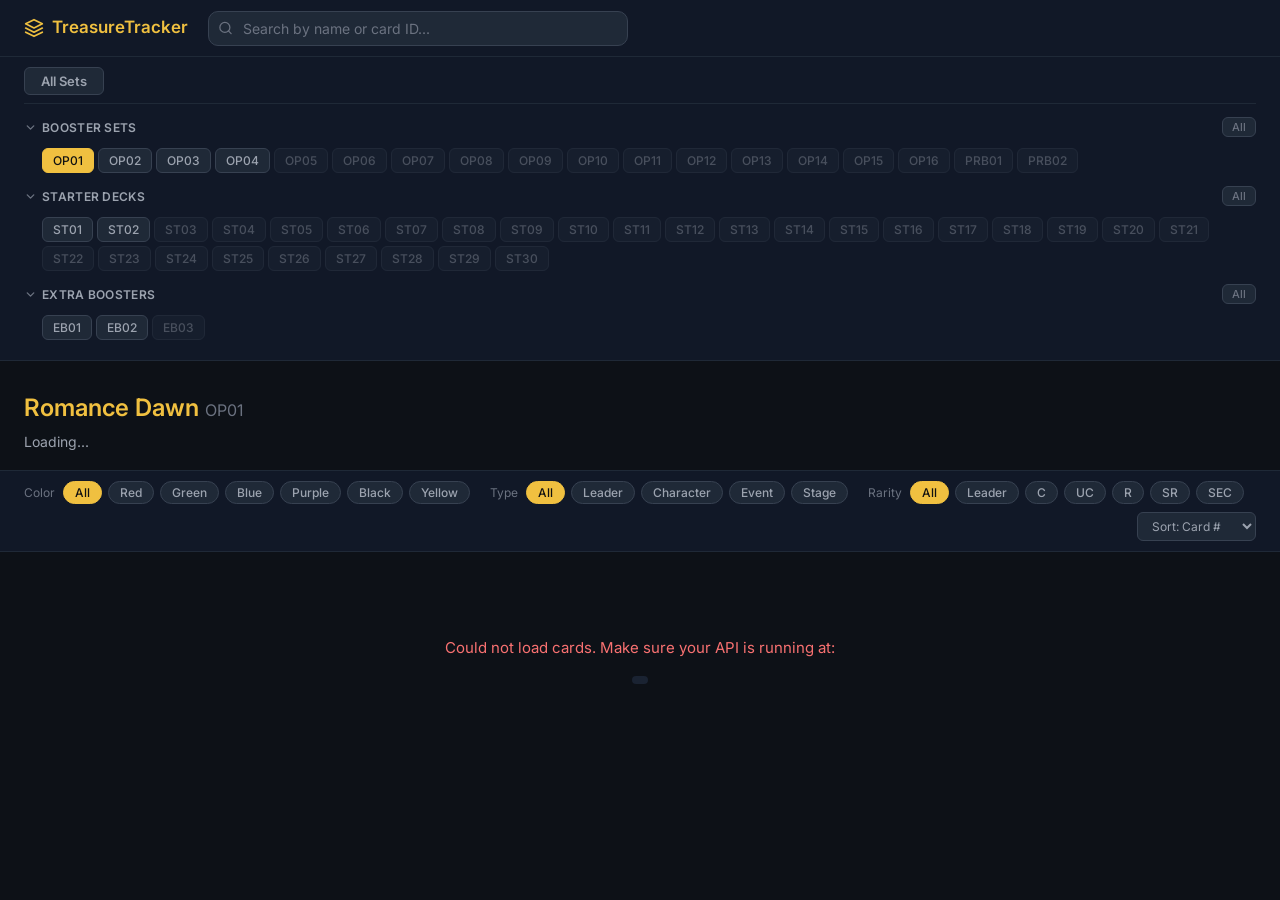
==== index.html @ 4f8e3504 "feat: accordion set nav - all groups visible at once with collapse/expand" ====
<!DOCTYPE html>
<html lang="en">
<head>
  <meta charset="UTF-8">
  <meta name="viewport" content="width=device-width, initial-scale=1.0">
  <title>TreasureTracker — One Piece Card Game Variant Guide</title>
  <link rel="stylesheet" href="assets/style.css">
  <link rel="preconnect" href="https://fonts.googleapis.com">
  <link rel="stylesheet" href="https://fonts.googleapis.com/css2?family=Inter:wght@400;500;600&display=swap">
</head>
<body>

  <!-- ── Top bar ── -->
  <header class="topbar">
    <div class="topbar-inner">
      <div class="logo">
        <svg width="20" height="20" viewBox="0 0 24 24" fill="none" stroke="currentColor" stroke-width="2" stroke-linecap="round" stroke-linejoin="round" aria-hidden="true"><path d="M12 2L2 7l10 5 10-5-10-5z"/><path d="M2 17l10 5 10-5"/><path d="M2 12l10 5 10-5"/></svg>
        TreasureTracker
      </div>
      <div class="search-wrap">
        <svg class="search-icon" width="15" height="15" viewBox="0 0 24 24" fill="none" stroke="currentColor" stroke-width="2" stroke-linecap="round" stroke-linejoin="round" aria-hidden="true"><circle cx="11" cy="11" r="8"/><line x1="21" y1="21" x2="16.65" y2="16.65"/></svg>
        <input type="text" id="searchInput" placeholder="Search by name or card ID..." aria-label="Search cards">
      </div>
    </div>
  </header>

  <!-- ── Set selector panel ── -->
  <div class="set-panel">
    <div class="set-panel-inner">
      <!-- Global All button -->
      <div class="set-global-row">
        <button class="set-all-btn global" id="setAllBtn">All Sets</button>
      </div>
      <!-- Accordion groups — built by JS -->
      <div id="setAccordion"></div>
    </div>
  </div>

  <!-- ── Hero ── -->
  <section class="hero">
    <h1 id="heroTitle">TreasureTracker</h1>
    <p id="heroSub" class="hero-sub">Loading...</p>
  </section>

  <!-- ── Filters ── -->
  <div class="filters-bar">
    <div class="filters-inner">
      <span class="filter-label">Color</span>
      <div class="pills" role="group" aria-label="Filter by color">
        <button class="pill active" data-group="color" data-value="all">All</button>
        <button class="pill" data-group="color" data-value="Red">Red</button>
        <button class="pill" data-group="color" data-value="Green">Green</button>
        <button class="pill" data-group="color" data-value="Blue">Blue</button>
        <button class="pill" data-group="color" data-value="Purple">Purple</button>
        <button class="pill" data-group="color" data-value="Black">Black</button>
        <button class="pill" data-group="color" data-value="Yellow">Yellow</button>
      </div>
      <span class="filter-label" style="margin-left:12px">Type</span>
      <div class="pills" role="group" aria-label="Filter by type">
        <button class="pill active" data-group="type" data-value="all">All</button>
        <button class="pill" data-group="type" data-value="Leader">Leader</button>
        <button class="pill" data-group="type" data-value="Character">Character</button>
        <button class="pill" data-group="type" data-value="Event">Event</button>
        <button class="pill" data-group="type" data-value="Stage">Stage</button>
      </div>
      <span class="filter-label" style="margin-left:12px">Rarity</span>
      <div class="pills" role="group" aria-label="Filter by rarity">
        <button class="pill active" data-group="rarity" data-value="all">All</button>
        <button class="pill" data-group="rarity" data-value="L">Leader</button>
        <button class="pill" data-group="rarity" data-value="C">C</button>
        <button class="pill" data-group="rarity" data-value="UC">UC</button>
        <button class="pill" data-group="rarity" data-value="R">R</button>
        <button class="pill" data-group="rarity" data-value="SR">SR</button>
        <button class="pill" data-group="rarity" data-value="SEC">SEC</button>
      </div>
      <select id="sortSelect" class="sort-select" aria-label="Sort cards">
        <option value="id">Sort: Card #</option>
        <option value="variants">Most variants</option>
        <option value="name">Name A–Z</option>
      </select>
    </div>
  </div>

  <!-- ── Main content ── -->
  <main class="main-content">
    <div id="loadingMsg" class="state-msg">
      <div class="spinner"></div>
      Loading cards...
    </div>
    <div id="errorMsg" class="state-msg error" style="display:none">
      Could not load cards. Make sure your API is running at:<br>
      <code id="apiUrlDisplay"></code>
    </div>
    <div id="emptyMsg" class="state-msg" style="display:none">
      No cards match your search.
    </div>
    <div id="comingSoon" class="state-msg coming-soon" style="display:none">
      <svg width="48" height="48" viewBox="0 0 24 24" fill="none" stroke="currentColor" stroke-width="1.5" stroke-linecap="round" stroke-linejoin="round" aria-hidden="true"><path d="M12 22s8-4 8-10V5l-8-3-8 3v7c0 6 8 10 8 10z"/></svg>
      <div class="coming-soon-title">No sets selected</div>
      <div class="coming-soon-sub">Select one or more sets above to browse cards.</div>
    </div>
    <div id="cardGrid" class="card-grid" style="display:none"></div>
  </main>

  <!-- ── Detail Modal ── -->
  <div id="overlay" class="overlay" role="dialog" aria-modal="true" aria-label="Card detail" style="display:none">
    <div class="modal">
      <div class="modal-header">
        <div>
          <h2 class="modal-title" id="mTitle"></h2>
          <p class="modal-sub" id="mSub"></p>
        </div>
        <button class="close-btn" id="closeBtn" aria-label="Close">
          <svg width="20" height="20" viewBox="0 0 24 24" fill="none" stroke="currentColor" stroke-width="2" stroke-linecap="round" stroke-linejoin="round"><line x1="18" y1="6" x2="6" y2="18"/><line x1="6" y1="6" x2="18" y2="18"/></svg>
        </button>
      </div>
      <div class="modal-body">
        <div class="card-overview">
          <div class="main-img-wrap">
            <img id="mImg" src="" alt="" class="main-img" style="display:none">
            <div id="mImgPh" class="main-img-ph">
              <svg width="32" height="32" viewBox="0 0 24 24" fill="none" stroke="currentColor" stroke-width="1.5" stroke-linecap="round" stroke-linejoin="round"><rect x="2" y="3" width="20" height="18" rx="2"/><line x1="9" y1="9" x2="15" y2="9"/><line x1="9" y1="13" x2="15" y2="13"/></svg>
            </div>
          </div>
          <div class="card-attrs" id="mAttrs"></div>
        </div>
        <div class="effect-section" id="mEffectWrap" style="display:none">
          <div class="effect-label">Card effect</div>
          <p class="effect-text" id="mEffect"></p>
        </div>
        <h3 class="variants-heading" id="vHeading"></h3>
        <div class="variants-grid" id="vGrid"></div>
      </div>
    </div>
  </div>

  <script src="assets/app.js"></script>
</body>
</html>
---- assets/style.css ----
/* ── Reset & base ── */
*, *::before, *::after { box-sizing: border-box; margin: 0; padding: 0; }

:root {
  --bg-page:    #0d1117;
  --bg-surface: #111827;
  --bg-raised:  #1a2332;
  --bg-input:   #1f2937;
  --border:     #1f2937;
  --border-mid: #374151;
  --gold:       #f0c040;
  --gold-dim:   #b8922f;
  --text-1:     #e6edf3;
  --text-2:     #9ca3af;
  --text-3:     #6b7280;
  --red-bg:     #7f1d1d; --red-text:    #fca5a5;
  --green-bg:   #14532d; --green-text:  #86efac;
  --blue-bg:    #1e3a5f; --blue-text:   #93c5fd;
  --purple-bg:  #3b0764; --purple-text: #c4b5fd;
  --radius-sm:  6px;
  --radius-md:  10px;
  --radius-lg:  14px;
}

html { scroll-behavior: smooth; }

body {
  background: var(--bg-page);
  color: var(--text-1);
  font-family: 'Inter', system-ui, sans-serif;
  font-size: 15px;
  line-height: 1.6;
  min-height: 100vh;
}

/* ── Topbar ── */
.topbar {
  background: var(--bg-surface);
  border-bottom: 1px solid var(--border);
  position: sticky;
  top: 0;
  z-index: 50;
}

.topbar-inner {
  max-width: 1280px;
  margin: 0 auto;
  padding: 0 24px;
  height: 56px;
  display: flex;
  align-items: center;
  gap: 20px;
}

.logo {
  font-size: 17px;
  font-weight: 600;
  color: var(--gold);
  display: flex;
  align-items: center;
  gap: 8px;
  white-space: nowrap;
  flex-shrink: 0;
}

.logo svg { color: var(--gold); }

.search-wrap {
  flex: 1;
  max-width: 420px;
  position: relative;
}

.search-icon {
  position: absolute;
  left: 10px;
  top: 50%;
  transform: translateY(-50%);
  color: var(--text-3);
  pointer-events: none;
}

.search-wrap input {
  width: 100%;
  background: var(--bg-input);
  border: 1px solid var(--border-mid);
  border-radius: var(--radius-md);
  padding: 8px 12px 8px 34px;
  font-size: 14px;
  color: var(--text-1);
  font-family: inherit;
  outline: none;
  transition: border-color 0.15s;
}

.search-wrap input:focus { border-color: var(--gold-dim); }
.search-wrap input::placeholder { color: var(--text-3); }

.set-nav { display: flex; gap: 6px; flex-shrink: 0; }

.set-btn {
  background: var(--bg-input);
  border: 1px solid var(--border-mid);
  border-radius: var(--radius-sm);
  padding: 5px 12px;
  font-size: 13px;
  font-weight: 500;
  color: var(--text-2);
  cursor: pointer;
  font-family: inherit;
  transition: background 0.15s, color 0.15s, border-color 0.15s;
}

.set-btn.active, .set-btn:hover {
  background: var(--gold);
  border-color: var(--gold);
  color: #111;
}

/* ── Hero ── */
.hero {
  max-width: 1280px;
  margin: 0 auto;
  padding: 28px 24px 16px;
  border-bottom: 1px solid var(--border);
}

.hero h1 {
  font-size: 24px;
  font-weight: 600;
  color: var(--gold);
  margin-bottom: 4px;
}

.set-code {
  font-size: 16px;
  font-weight: 400;
  color: var(--text-3);
}

.hero-sub { font-size: 14px; color: var(--text-2); }

/* ── Filters ── */
.filters-bar {
  border-bottom: 1px solid var(--border);
  background: var(--bg-surface);
}

.filters-inner {
  max-width: 1280px;
  margin: 0 auto;
  padding: 10px 24px;
  display: flex;
  align-items: center;
  gap: 8px;
  flex-wrap: wrap;
}

.filter-label { font-size: 12px; color: var(--text-3); }

.pills { display: flex; gap: 6px; }

.pill {
  background: var(--bg-input);
  border: 1px solid var(--border-mid);
  border-radius: 20px;
  padding: 3px 11px;
  font-size: 12px;
  font-weight: 500;
  color: var(--text-2);
  cursor: pointer;
  font-family: inherit;
  transition: background 0.15s, color 0.15s, border-color 0.15s;
}

.pill.active {
  background: var(--gold);
  border-color: var(--gold);
  color: #111;
}

.pill:not(.active):hover {
  border-color: var(--text-3);
  color: var(--text-1);
}

.sort-select {
  margin-left: auto;
  background: var(--bg-input);
  border: 1px solid var(--border-mid);
  border-radius: var(--radius-sm);
  padding: 5px 10px;
  font-size: 12px;
  color: var(--text-2);
  font-family: inherit;
  outline: none;
  cursor: pointer;
}

/* ── Main content ── */
.main-content {
  max-width: 1280px;
  margin: 0 auto;
  padding: 20px 24px 48px;
}

/* ── State messages ── */
.state-msg {
  padding: 64px 24px;
  text-align: center;
  color: var(--text-3);
  font-size: 15px;
  display: flex;
  flex-direction: column;
  align-items: center;
  gap: 12px;
}

.state-msg.error { color: #f87171; }
.state-msg code {
  font-family: monospace;
  font-size: 13px;
  color: var(--text-2);
  background: var(--bg-raised);
  padding: 4px 8px;
  border-radius: var(--radius-sm);
  margin-top: 4px;
}

.spinner {
  width: 28px;
  height: 28px;
  border: 2px solid var(--border-mid);
  border-top-color: var(--gold);
  border-radius: 50%;
  animation: spin 0.8s linear infinite;
}

@keyframes spin { to { transform: rotate(360deg); } }

/* ── Card grid ── */
.card-grid {
  display: grid;
  grid-template-columns: repeat(auto-fill, minmax(160px, 1fr));
  gap: 14px;
}

/* ── Card ── */
.card {
  background: var(--bg-surface);
  border: 1px solid var(--border);
  border-radius: var(--radius-md);
  overflow: hidden;
  cursor: pointer;
  transition: border-color 0.15s, transform 0.15s;
}

.card:hover {
  border-color: var(--gold);
  transform: translateY(-2px);
}

.card-img-wrap { width: 100%; aspect-ratio: 5/7; overflow: hidden; background: var(--bg-raised); }
.card-img { width: 100%; height: 100%; object-fit: cover; display: block; }
.card-img-ph {
  width: 100%;
  height: 100%;
  display: flex;
  align-items: center;
  justify-content: center;
  color: var(--border-mid);
}

.card-body { padding: 8px 10px; }
.card-id { font-size: 10px; color: var(--text-3); margin-bottom: 2px; }
.card-name {
  font-size: 13px;
  font-weight: 500;
  color: var(--text-1);
  white-space: nowrap;
  overflow: hidden;
  text-overflow: ellipsis;
  margin-bottom: 5px;
}

.card-meta { display: flex; gap: 4px; flex-wrap: wrap; }

/* ── Badges ── */
.badge {
  font-size: 10px;
  font-weight: 500;
  padding: 2px 6px;
  border-radius: 4px;
  white-space: nowrap;
}

.badge-red    { background: var(--red-bg);    color: var(--red-text); }
.badge-green  { background: var(--green-bg);  color: var(--green-text); }
.badge-blue   { background: var(--blue-bg);   color: var(--blue-text); }
.badge-purple { background: var(--purple-bg); color: var(--purple-text); }
.badge-gray   { background: var(--bg-input);  color: var(--text-2); border: 1px solid var(--border-mid); }
.badge-multi  { background: var(--bg-raised); color: var(--text-2); border: 1px solid var(--border-mid); }

/* ── Overlay & Modal ── */
.overlay {
  position: fixed;
  inset: 0;
  background: rgba(0, 0, 0, 0.82);
  z-index: 100;
  display: flex;
  align-items: center;
  justify-content: center;
  padding: 20px;
  backdrop-filter: blur(2px);
}

.modal {
  background: var(--bg-surface);
  border: 1px solid var(--border-mid);
  border-radius: var(--radius-lg);
  width: 100%;
  max-width: 780px;
  max-height: 90vh;
  overflow-y: auto;
}

.modal-header {
  padding: 16px 20px;
  border-bottom: 1px solid var(--border);
  display: flex;
  justify-content: space-between;
  align-items: flex-start;
  gap: 12px;
  position: sticky;
  top: 0;
  background: var(--bg-surface);
  z-index: 1;
  border-radius: var(--radius-lg) var(--radius-lg) 0 0;
}

.modal-title { font-size: 18px; font-weight: 600; color: var(--gold); }
.modal-sub { font-size: 12px; color: var(--text-3); margin-top: 2px; }

.close-btn {
  background: none;
  border: none;
  color: var(--text-3);
  cursor: pointer;
  padding: 2px;
  line-height: 1;
  flex-shrink: 0;
  transition: color 0.15s;
}

.close-btn:hover { color: var(--text-1); }

.modal-body { padding: 20px; }

/* ── Card overview in modal ── */
.card-overview {
  display: flex;
  gap: 16px;
  margin-bottom: 20px;
  padding-bottom: 20px;
  border-bottom: 1px solid var(--border);
}

.main-img-wrap {
  width: 200px;
  flex-shrink: 0;
  border-radius: var(--radius-md);
  overflow: hidden;
  background: var(--bg-raised);
  aspect-ratio: 5/7;
}

.main-img { width: 100%; display: block; }
.main-img-ph {
  width: 100%;
  height: 100%;
  display: flex;
  align-items: center;
  justify-content: center;
  color: var(--border-mid);
}

.card-attrs {
  flex: 1;
  display: grid;
  grid-template-columns: 1fr 1fr;
  gap: 10px;
  align-content: start;
}

.attr-label { font-size: 10px; color: var(--text-3); margin-bottom: 2px; text-transform: uppercase; letter-spacing: 0.5px; }
.attr-val { font-size: 14px; color: var(--text-1); }

/* ── Effect box ── */
.effect-section {
  background: var(--bg-raised);
  border-radius: var(--radius-sm);
  padding: 12px 14px;
  margin-bottom: 20px;
}

.effect-label { font-size: 10px; color: var(--text-3); text-transform: uppercase; letter-spacing: 0.5px; margin-bottom: 6px; }
.effect-text { font-size: 13px; color: var(--text-2); line-height: 1.6; }

/* ── Variants ── */
.variants-heading {
  font-size: 15px;
  font-weight: 500;
  color: var(--text-1);
  margin-bottom: 12px;
}

.variants-grid {
  display: grid;
  grid-template-columns: repeat(auto-fill, minmax(140px, 1fr));
  gap: 10px;
}

.variant-card {
  background: var(--bg-raised);
  border: 1px solid var(--border);
  border-radius: var(--radius-md);
  overflow: hidden;
  transition: border-color 0.15s;
}

.variant-card:hover { border-color: var(--gold-dim); }

.variant-img-wrap { width: 100%; aspect-ratio: 5/7; overflow: hidden; background: var(--bg-page); }
.variant-img { width: 100%; height: 100%; object-fit: cover; display: block; }
.variant-img-ph {
  width: 100%;
  height: 100%;
  display: flex;
  align-items: center;
  justify-content: center;
  color: var(--border-mid);
}

.variant-info { padding: 8px 10px; }
.variant-label { font-size: 12px; font-weight: 500; color: var(--text-1); margin-bottom: 2px; }
.variant-finish { font-size: 11px; color: var(--text-3); margin-bottom: 6px; }
.variant-method { font-size: 10px; color: var(--text-3); font-style: italic; margin-bottom: 5px; white-space: nowrap; overflow: hidden; text-overflow: ellipsis; }

.tcg-link {
  display: inline-flex;
  align-items: center;
  gap: 4px;
  font-size: 11px;
  color: var(--gold);
  text-decoration: none;
  font-weight: 500;
}

.tcg-link:hover { text-decoration: underline; }
.tcg-link svg { flex-shrink: 0; }

/* ── Mobile set nav (removed — set panel handles this) ── */

/* ── Responsive ── */
@media (max-width: 640px) {

  /* Topbar — logo + search only, no set nav */
  .topbar-inner {
    gap: 10px;
    padding: 0 16px;
    height: 52px;
  }

  .logo { font-size: 15px; }
  .logo svg { width: 18px; height: 18px; }

  /* Full-width search */
  .search-wrap { max-width: none; flex: 1; }

  /* Hide desktop set nav */
  .set-nav { display: none; }

  /* Hero */
  .hero { padding: 16px 16px 12px; }
  .hero h1 { font-size: 20px; }

  /* Mobile set nav — horizontal scrolling strip */
  .mobile-set-nav {
    display: flex;
    gap: 6px;
    padding: 10px 16px;
    overflow-x: auto;
    -webkit-overflow-scrolling: touch;
    border-bottom: 1px solid var(--border);
    background: var(--bg-surface);
    /* Hide scrollbar but keep scrollability */
    scrollbar-width: none;
  }
  .mobile-set-nav::-webkit-scrollbar { display: none; }
  .mobile-set-nav .set-btn { flex-shrink: 0; }

  /* Filters — static on mobile (sticky panels already take enough space) */
  .filters-bar { position: static; }
  .filters-inner {
    flex-direction: column;
    align-items: flex-start;
    gap: 8px;
    padding: 10px 16px;
  }

  /* Each filter row: label + pills on same line */
  .filter-label { margin-left: 0 !important; font-size: 11px; white-space: nowrap; }

  .pills { flex-wrap: wrap; gap: 5px; }
  .pill  { font-size: 11px; padding: 3px 9px; }

  /* Sort select full width */
  .sort-select { width: 100%; margin-left: 0; }

  /* Card grid — 2 columns, tighter gap */
  .main-content { padding: 12px 12px 48px; }
  .card-grid {
    grid-template-columns: repeat(2, 1fr);
    gap: 10px;
  }

  .card-body { padding: 7px 8px; }
  .card-name { font-size: 12px; }
  .card-id   { font-size: 9px; }
  .badge     { font-size: 9px; padding: 1px 5px; }

  /* Modal — full screen on mobile */
  .overlay { padding: 0; align-items: flex-end; }

  .modal {
    max-width: 100%;
    max-height: 92vh;
    border-radius: var(--radius-lg) var(--radius-lg) 0 0;
    border-bottom: none;
  }

  .modal-header { padding: 12px 16px; }
  .modal-title  { font-size: 16px; }
  .modal-body   { padding: 14px 16px; }

  /* Card overview in modal — side by side but smaller image */
  .card-overview { gap: 12px; }
  .main-img-wrap { width: 100px; flex-shrink: 0; }

  /* Variant grid — 2 columns on mobile */
  .variants-grid { grid-template-columns: repeat(2, 1fr); gap: 8px; }
}

/* ── Set nav ── */
.set-nav {
  display: flex;
  gap: 4px;
  flex-shrink: 0;
  flex-wrap: wrap;
}

.set-btn {
  background: var(--bg-input);
  border: 1px solid var(--border-mid);
  border-radius: var(--radius-sm);
  padding: 4px 10px;
  font-size: 12px;
  font-weight: 500;
  color: var(--text-2);
  cursor: pointer;
  font-family: inherit;
  transition: background 0.15s, color 0.15s, border-color 0.15s;
  white-space: nowrap;
}

.set-btn.active {
  background: var(--gold);
  border-color: var(--gold);
  color: #111;
}

.set-btn:not(.active):not(.unavailable):hover {
  border-color: var(--text-3);
  color: var(--text-1);
}

.set-btn.unavailable {
  opacity: 0.4;
  cursor: not-allowed;
}

.set-btn.unavailable:hover {
  background: var(--bg-input);
  border-color: var(--border-mid);
  color: var(--text-2);
}

/* ── Coming soon state ── */
.state-msg.coming-soon {
  flex-direction: column;
  gap: 16px;
  color: var(--text-3);
  padding: 80px 24px;
}

.coming-soon svg {
  color: var(--gold-dim);
  opacity: 0.5;
}

.coming-soon-title {
  font-size: 18px;
  font-weight: 500;
  color: var(--text-2);
}

.coming-soon-sub {
  font-size: 14px;
  color: var(--text-3);
  max-width: 380px;
  text-align: center;
  line-height: 1.6;
}
.badge-black  { background: #1a1a2e; color: #a0aec0; border: 1px solid #374151; }
.badge-yellow { background: #713f12; color: #fde68a; }

/* ── Multi-select pill — when active alongside others in same group ── */
.pill.active + .pill.active {
  border-left-color: var(--gold);
}

.badge-set { background: #1e3a2f; color: #6ee7b7; border: 1px solid #065f46; font-weight: 600; }

/* ── Set panel ── */
.set-panel {
  background: var(--bg-surface);
  border-bottom: 1px solid var(--border);
  position: sticky;
  top: 56px;
  z-index: 45;
  max-height: 60vh;
  overflow-y: auto;
  scrollbar-width: thin;
  scrollbar-color: var(--border-mid) transparent;
}

.set-panel-inner {
  max-width: 1280px;
  margin: 0 auto;
  padding: 10px 24px 12px;
  display: flex;
  flex-direction: column;
  gap: 4px;
}

/* Global All button row */
.set-global-row {
  display: flex;
  align-items: center;
  padding-bottom: 8px;
  border-bottom: 1px solid var(--border);
  margin-bottom: 4px;
}

/* ── Accordion ── */
.accordion-group { display: flex; flex-direction: column; }

.accordion-header {
  display: flex;
  align-items: center;
  gap: 8px;
  padding: 5px 0;
}

.accordion-toggle {
  background: none;
  border: none;
  color: var(--text-2);
  font-size: 12px;
  font-weight: 600;
  font-family: inherit;
  cursor: pointer;
  display: flex;
  align-items: center;
  gap: 5px;
  padding: 0;
  letter-spacing: 0.3px;
  text-transform: uppercase;
  transition: color 0.15s;
}
.accordion-toggle:hover { color: var(--text-1); }

.accordion-chevron {
  transition: transform 0.2s;
  flex-shrink: 0;
  color: var(--text-3);
}
.accordion-chevron.open { transform: rotate(0deg); }
.accordion-chevron:not(.open) { transform: rotate(-90deg); }

.accordion-body {
  display: none;
  padding: 6px 0 8px 18px;
}
.accordion-body.open { display: block; }

/* ── All buttons ── */
.set-all-btn {
  background: var(--bg-input);
  border: 1px solid var(--border-mid);
  border-radius: var(--radius-sm);
  padding: 4px 14px;
  font-size: 12px;
  font-weight: 600;
  color: var(--text-2);
  cursor: pointer;
  font-family: inherit;
  transition: background 0.15s, color 0.15s, border-color 0.15s;
  white-space: nowrap;
}
.set-all-btn.active { background: var(--gold); border-color: var(--gold); color: #111; }
.set-all-btn:not(.active):hover { border-color: var(--gold-dim); color: var(--text-1); }
.set-all-btn.global { font-size: 13px; padding: 5px 16px; }

.set-group-all-btn {
  background: var(--bg-input);
  border: 1px solid var(--border-mid);
  border-radius: var(--radius-sm);
  padding: 2px 9px;
  font-size: 11px;
  font-weight: 500;
  color: var(--text-3);
  cursor: pointer;
  font-family: inherit;
  transition: background 0.15s, color 0.15s, border-color 0.15s;
  margin-left: auto;
}
.set-group-all-btn.active { background: var(--gold); border-color: var(--gold); color: #111; }
.set-group-all-btn:not(.active):hover { border-color: var(--text-3); color: var(--text-2); }

.set-btn-group { display: flex; gap: 4px; flex-wrap: wrap; }

/* Mobile adjustments */
@media (max-width: 640px) {
  .set-panel { top: 52px; max-height: 50vh; }
  .set-panel-inner { padding: 8px 16px 10px; }
  .accordion-toggle { font-size: 11px; }
  .set-all-btn.global { font-size: 12px; }
}
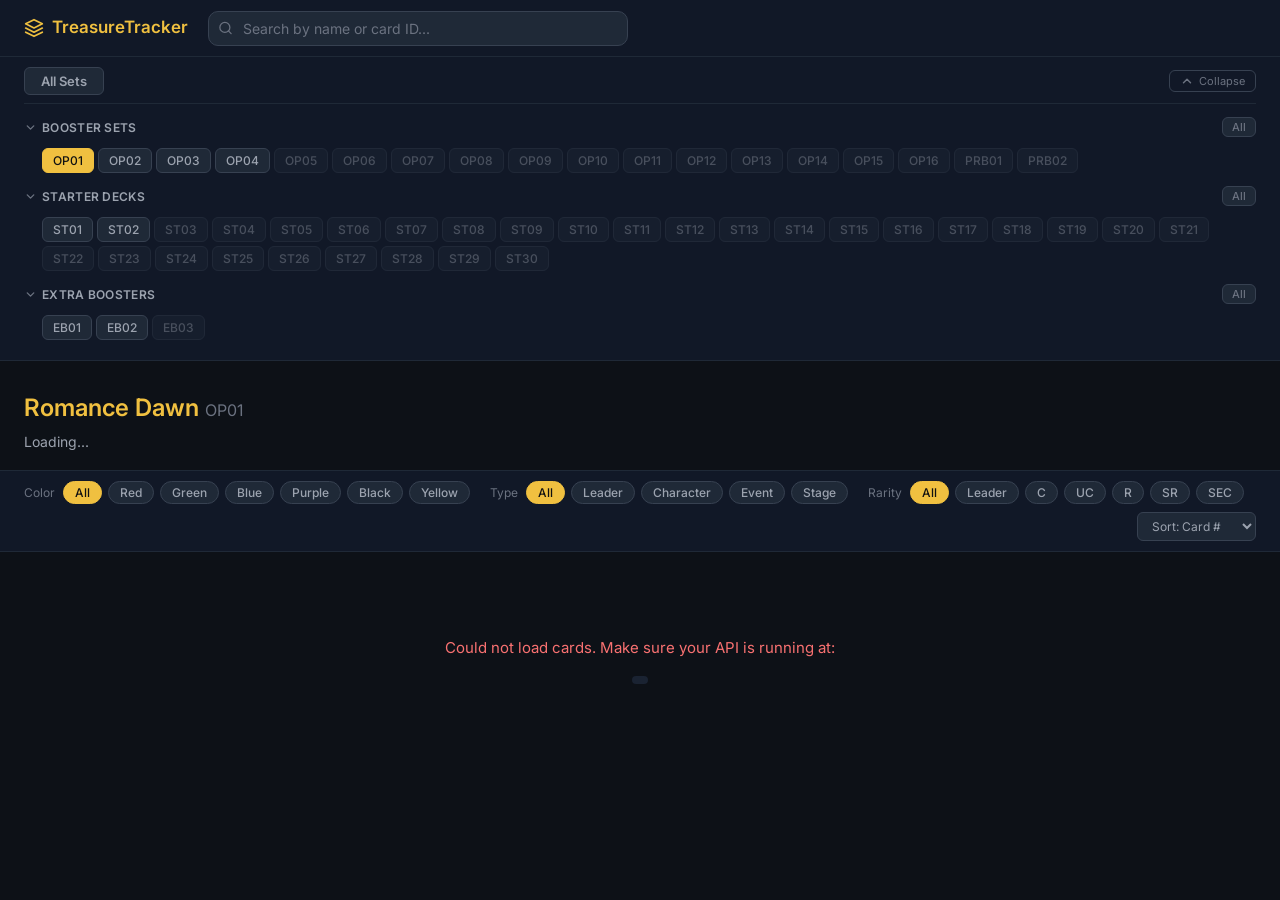
==== commit db5cf616: "feat: collapsible set panel with active sets label" ====
--- a/index.html
+++ b/index.html
@@ -25,14 +25,29 @@
   </header>
 
   <!-- ── Set selector panel ── -->
-  <div class="set-panel">
+  <div class="set-panel" id="setPanel">
     <div class="set-panel-inner">
-      <!-- Global All button -->
+      <!-- Global row: All Sets + Collapse toggle -->
       <div class="set-global-row">
         <button class="set-all-btn global" id="setAllBtn">All Sets</button>
+        <button class="set-collapse-btn" id="setCollapseBtn" title="Collapse set panel" aria-label="Collapse set panel">
+          <svg width="14" height="14" viewBox="0 0 24 24" fill="none" stroke="currentColor" stroke-width="2.5" stroke-linecap="round" stroke-linejoin="round"><polyline points="18 15 12 9 6 15"/></svg>
+          <span>Collapse</span>
+        </button>
       </div>
       <!-- Accordion groups — built by JS -->
       <div id="setAccordion"></div>
+    </div>
+  </div>
+
+  <!-- ── Collapsed set bar (shown when panel is collapsed) ── -->
+  <div class="set-collapsed-bar" id="setCollapsedBar" style="display:none">
+    <div class="set-collapsed-inner">
+      <span class="set-collapsed-label" id="setCollapsedLabel">OP01</span>
+      <button class="set-expand-btn" id="setExpandBtn" title="Expand set panel" aria-label="Expand set panel">
+        <svg width="13" height="13" viewBox="0 0 24 24" fill="none" stroke="currentColor" stroke-width="2.5" stroke-linecap="round" stroke-linejoin="round"><polyline points="6 9 12 15 18 9"/></svg>
+        Sets
+      </button>
     </div>
   </div>
 
--- a/assets/style.css
+++ b/assets/style.css
@@ -746,4 +746,77 @@
   .set-panel-inner { padding: 8px 16px 10px; }
   .accordion-toggle { font-size: 11px; }
   .set-all-btn.global { font-size: 12px; }
+}
+
+/* ── Set panel collapse ── */
+.set-global-row {
+  display: flex;
+  align-items: center;
+  gap: 8px;
+  padding-bottom: 8px;
+  border-bottom: 1px solid var(--border);
+  margin-bottom: 4px;
+}
+
+.set-collapse-btn {
+  margin-left: auto;
+  background: none;
+  border: 1px solid var(--border-mid);
+  border-radius: var(--radius-sm);
+  padding: 3px 10px;
+  font-size: 11px;
+  color: var(--text-3);
+  cursor: pointer;
+  font-family: inherit;
+  display: flex;
+  align-items: center;
+  gap: 5px;
+  transition: color 0.15s, border-color 0.15s;
+}
+.set-collapse-btn:hover { color: var(--text-1); border-color: var(--text-3); }
+
+/* Collapsed bar — thin strip shown when panel is hidden */
+.set-collapsed-bar {
+  background: var(--bg-surface);
+  border-bottom: 1px solid var(--border);
+  position: sticky;
+  top: 56px;
+  z-index: 45;
+}
+
+.set-collapsed-inner {
+  max-width: 1280px;
+  margin: 0 auto;
+  padding: 6px 24px;
+  display: flex;
+  align-items: center;
+  gap: 12px;
+}
+
+.set-collapsed-label {
+  font-size: 12px;
+  color: var(--gold);
+  font-weight: 500;
+}
+
+.set-expand-btn {
+  margin-left: auto;
+  background: none;
+  border: 1px solid var(--border-mid);
+  border-radius: var(--radius-sm);
+  padding: 3px 10px;
+  font-size: 11px;
+  color: var(--text-3);
+  cursor: pointer;
+  font-family: inherit;
+  display: flex;
+  align-items: center;
+  gap: 5px;
+  transition: color 0.15s, border-color 0.15s;
+}
+.set-expand-btn:hover { color: var(--text-1); border-color: var(--text-3); }
+.set-expand-btn svg { transform: rotate(180deg); }
+
+@media (max-width: 640px) {
+  .set-collapsed-inner { padding: 6px 16px; }
 }
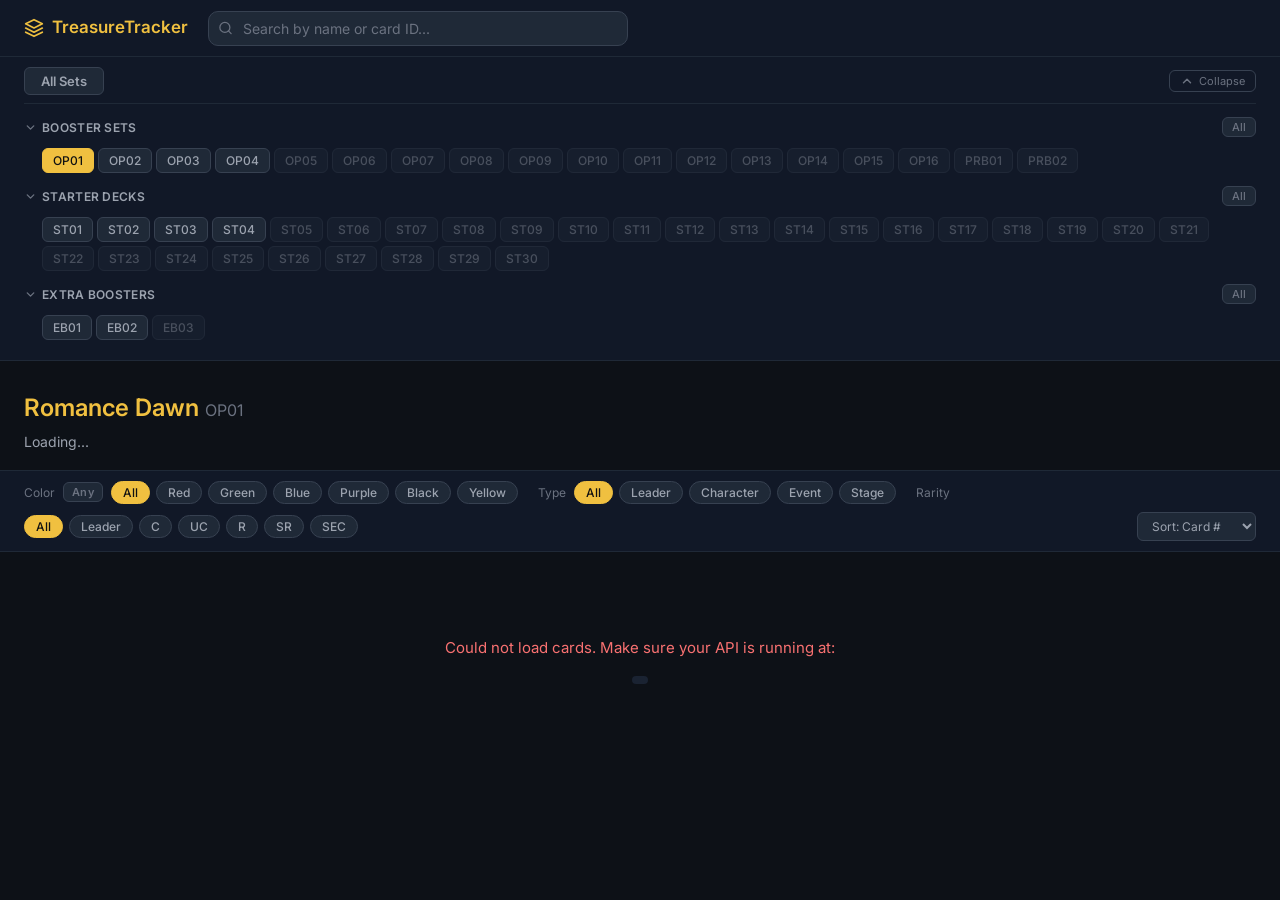
==== commit 41097b35: "feat: AND/OR color filter mode toggle" ====
--- a/index.html
+++ b/index.html
@@ -61,6 +61,7 @@
   <div class="filters-bar">
     <div class="filters-inner">
       <span class="filter-label">Color</span>
+      <button class="filter-mode-btn" id="colorModeBtn" title="Switch between Any (OR) and All (AND) color matching">Any</button>
       <div class="pills" role="group" aria-label="Filter by color">
         <button class="pill active" data-group="color" data-value="all">All</button>
         <button class="pill" data-group="color" data-value="Red">Red</button>
--- a/assets/style.css
+++ b/assets/style.css
@@ -819,4 +819,26 @@
 
 @media (max-width: 640px) {
   .set-collapsed-inner { padding: 6px 16px; }
+}
+
+/* ── Color mode toggle (Any / All) ── */
+.filter-mode-btn {
+  background: var(--bg-input);
+  border: 1px solid var(--border-mid);
+  border-radius: var(--radius-sm);
+  padding: 2px 8px;
+  font-size: 11px;
+  font-weight: 600;
+  color: var(--text-3);
+  cursor: pointer;
+  font-family: inherit;
+  letter-spacing: 0.3px;
+  transition: background 0.15s, color 0.15s, border-color 0.15s;
+  white-space: nowrap;
+}
+.filter-mode-btn:hover { color: var(--text-2); border-color: var(--text-3); }
+.filter-mode-btn.active {
+  background: var(--gold);
+  border-color: var(--gold);
+  color: #111;
 }
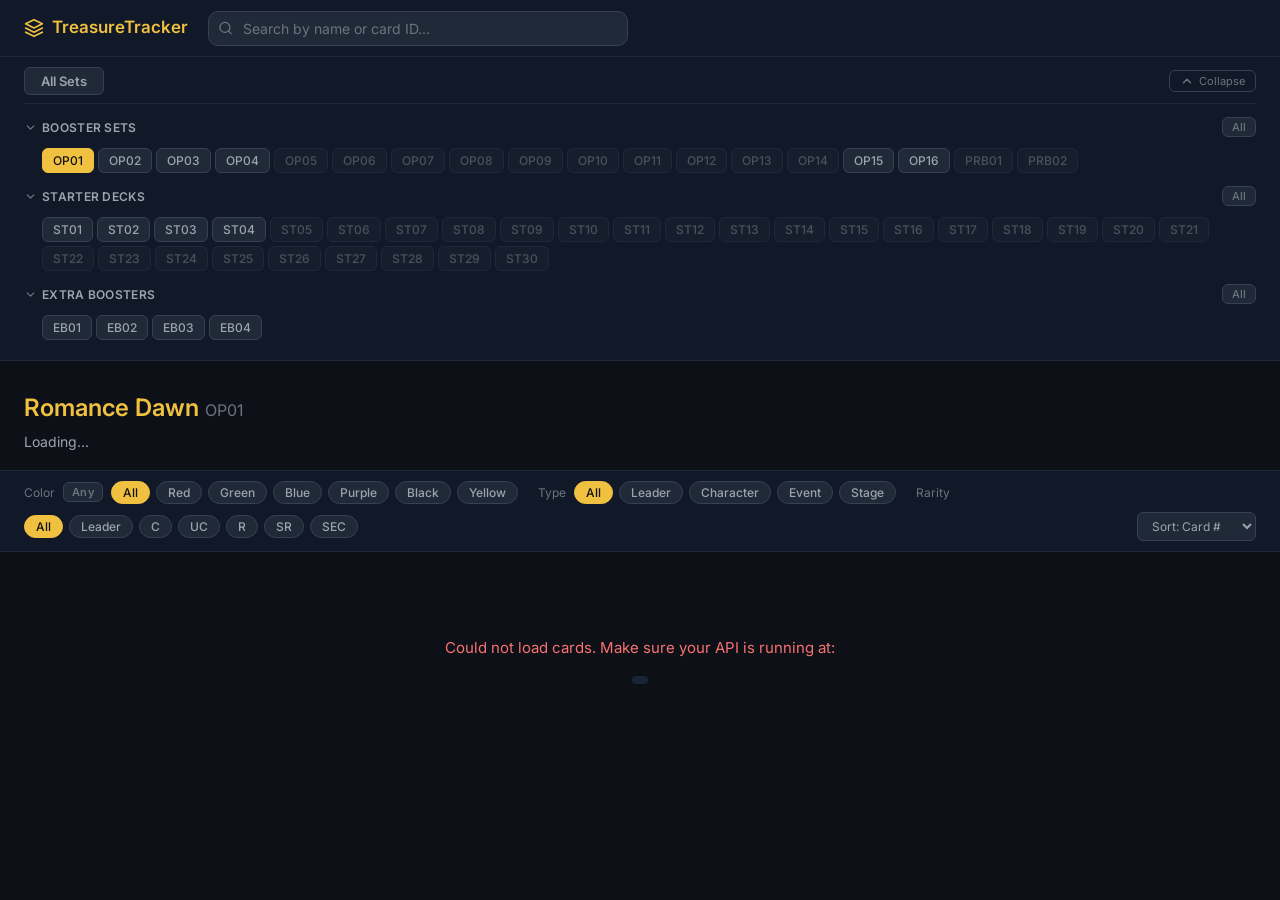
==== commit a86b8d3a: "feat: chevron navigation in card modal with left/right arrow key support" ====
--- a/index.html
+++ b/index.html
@@ -120,6 +120,9 @@
 
   <!-- ── Detail Modal ── -->
   <div id="overlay" class="overlay" role="dialog" aria-modal="true" aria-label="Card detail" style="display:none">
+    <button class="modal-nav-btn prev" id="modalPrevBtn" aria-label="Previous card" title="Previous card">
+      <svg width="22" height="22" viewBox="0 0 24 24" fill="none" stroke="currentColor" stroke-width="2.5" stroke-linecap="round" stroke-linejoin="round"><polyline points="15 18 9 12 15 6"/></svg>
+    </button>
     <div class="modal">
       <div class="modal-header">
         <div>
@@ -148,6 +151,9 @@
         <div class="variants-grid" id="vGrid"></div>
       </div>
     </div>
+    <button class="modal-nav-btn next" id="modalNextBtn" aria-label="Next card" title="Next card">
+      <svg width="22" height="22" viewBox="0 0 24 24" fill="none" stroke="currentColor" stroke-width="2.5" stroke-linecap="round" stroke-linejoin="round"><polyline points="9 18 15 12 9 6"/></svg>
+    </button>
   </div>
 
   <script src="assets/app.js"></script>
--- a/assets/style.css
+++ b/assets/style.css
@@ -841,4 +841,44 @@
   background: var(--gold);
   border-color: var(--gold);
   color: #111;
+}
+
+/* ── Modal navigation chevrons ── */
+.modal-nav-btn {
+  background: var(--bg-surface);
+  border: 1px solid var(--border-mid);
+  border-radius: 50%;
+  width: 44px;
+  height: 44px;
+  display: flex;
+  align-items: center;
+  justify-content: center;
+  color: var(--text-2);
+  cursor: pointer;
+  flex-shrink: 0;
+  margin: 0 16px;
+  transition: background 0.15s, color 0.15s, border-color 0.15s, transform 0.1s;
+}
+
+.modal-nav-btn:hover {
+  background: var(--gold);
+  border-color: var(--gold);
+  color: #111;
+  transform: scale(1.05);
+}
+
+.modal-nav-btn:active { transform: scale(0.95); }
+
+.modal-nav-btn.hidden {
+  visibility: hidden;
+  pointer-events: none;
+}
+
+@media (max-width: 640px) {
+  .modal-nav-btn {
+    width: 36px;
+    height: 36px;
+    margin: 0 6px;
+  }
+  .modal-nav-btn svg { width: 18px; height: 18px; }
 }
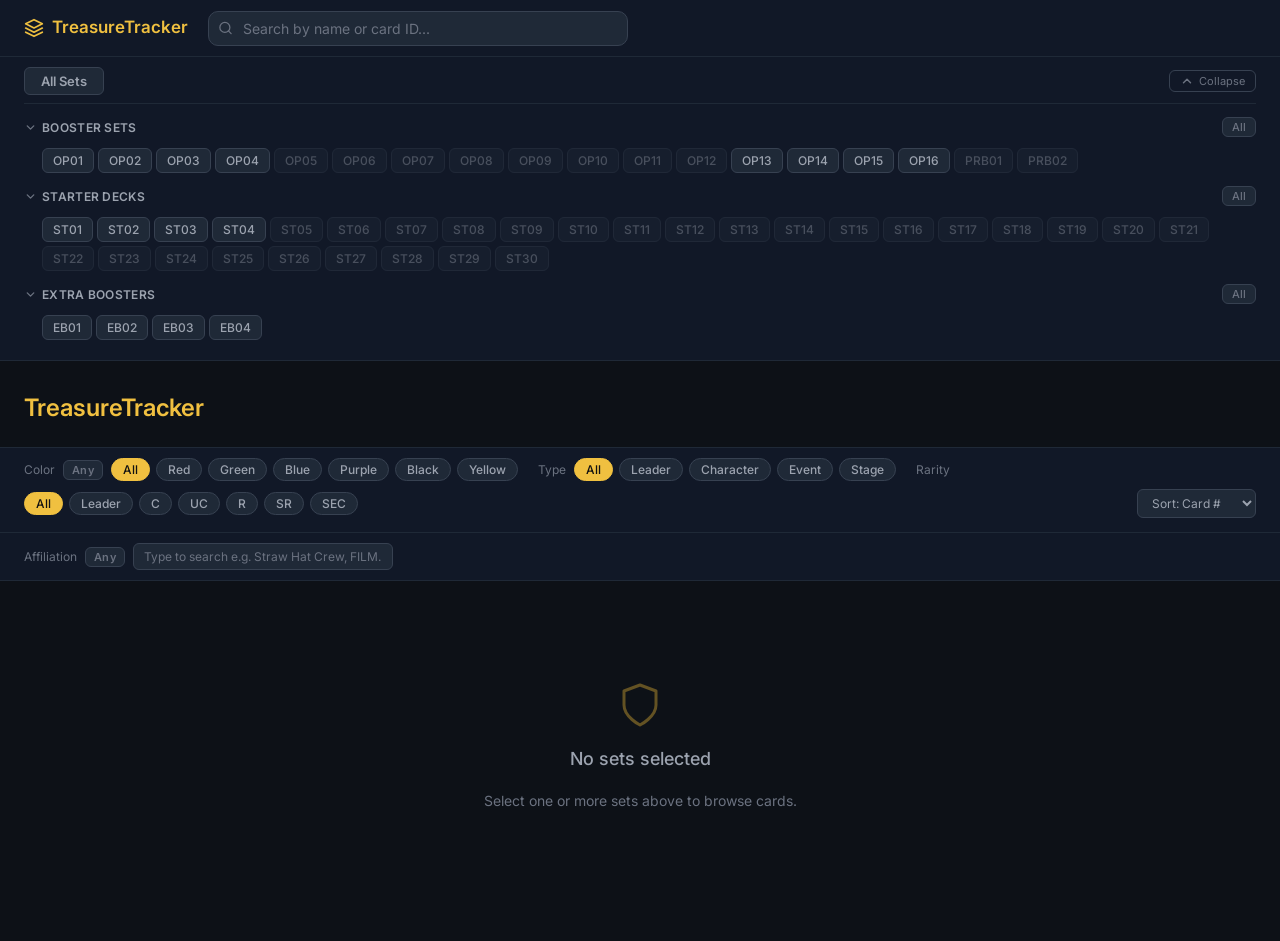
==== commit eab1f4a2: "feat: affiliation/type autocomplete filter with Any/All toggle" ====
--- a/index.html
+++ b/index.html
@@ -95,6 +95,17 @@
         <option value="name">Name A–Z</option>
       </select>
     </div>
+
+    <!-- ── Affiliation/type filter row ── -->
+    <div class="filters-inner affiliation-row">
+      <span class="filter-label">Affiliation</span>
+      <button class="filter-mode-btn" id="affilModeBtn" title="Switch between Any (OR) and All (AND) affiliation matching">Any</button>
+      <div class="affil-search-wrap">
+        <input type="text" id="affilInput" class="affil-input" placeholder="Type to search e.g. Straw Hat Crew, FILM..." autocomplete="off">
+        <div id="affilDropdown" class="affil-dropdown" style="display:none"></div>
+      </div>
+      <div class="pills" id="affilChips" role="group" aria-label="Selected affiliations"></div>
+    </div>
   </div>
 
   <!-- ── Main content ── -->
--- a/assets/style.css
+++ b/assets/style.css
@@ -881,4 +881,97 @@
     margin: 0 6px;
   }
   .modal-nav-btn svg { width: 18px; height: 18px; }
+}
+
+/* ── Affiliation filter row ── */
+.affiliation-row {
+  border-top: 1px solid var(--border);
+  padding-top: 10px;
+  margin-top: 4px;
+  flex-wrap: wrap;
+}
+
+.affil-search-wrap {
+  position: relative;
+  width: 260px;
+  flex-shrink: 0;
+}
+
+.affil-input {
+  width: 100%;
+  background: var(--bg-input);
+  border: 1px solid var(--border-mid);
+  border-radius: var(--radius-sm);
+  padding: 5px 10px;
+  font-size: 12px;
+  color: var(--text-1);
+  font-family: inherit;
+  outline: none;
+}
+.affil-input:focus { border-color: var(--gold-dim); }
+.affil-input::placeholder { color: var(--text-3); }
+
+.affil-dropdown {
+  position: absolute;
+  top: calc(100% + 4px);
+  left: 0;
+  width: 100%;
+  max-height: 240px;
+  overflow-y: auto;
+  background: var(--bg-raised);
+  border: 1px solid var(--border-mid);
+  border-radius: var(--radius-sm);
+  z-index: 60;
+  box-shadow: 0 8px 24px rgba(0,0,0,0.4);
+}
+
+.affil-option {
+  padding: 7px 10px;
+  font-size: 12px;
+  color: var(--text-1);
+  cursor: pointer;
+  display: flex;
+  justify-content: space-between;
+  align-items: center;
+}
+.affil-option:hover, .affil-option.highlighted {
+  background: var(--bg-input);
+}
+.affil-option .affil-count {
+  font-size: 10px;
+  color: var(--text-3);
+}
+.affil-no-results {
+  padding: 8px 10px;
+  font-size: 12px;
+  color: var(--text-3);
+}
+
+.affil-chip {
+  background: var(--gold);
+  border: 1px solid var(--gold);
+  border-radius: 20px;
+  padding: 3px 6px 3px 11px;
+  font-size: 11px;
+  font-weight: 600;
+  color: #111;
+  cursor: default;
+  display: inline-flex;
+  align-items: center;
+  gap: 5px;
+}
+.affil-chip button {
+  background: none;
+  border: none;
+  color: #111;
+  cursor: pointer;
+  padding: 0;
+  display: flex;
+  align-items: center;
+  opacity: 0.7;
+}
+.affil-chip button:hover { opacity: 1; }
+
+@media (max-width: 640px) {
+  .affil-search-wrap { width: 100%; }
 }
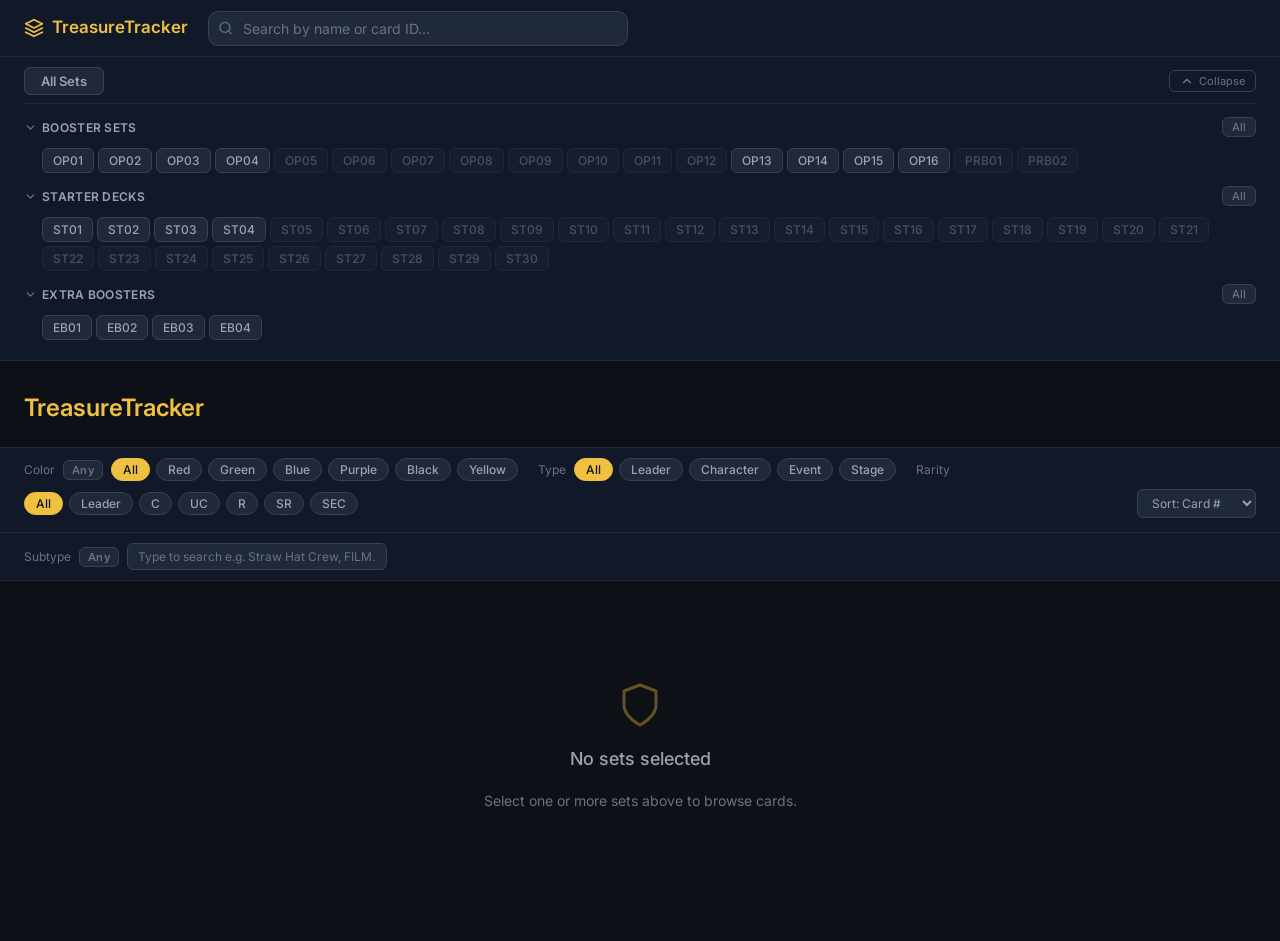
==== commit dc935325: "rename: Affiliation filter label to Subtype to avoid collision with existing Type filter" ====
--- a/index.html
+++ b/index.html
@@ -98,7 +98,7 @@
 
     <!-- ── Affiliation/type filter row ── -->
     <div class="filters-inner affiliation-row">
-      <span class="filter-label">Affiliation</span>
+      <span class="filter-label">Subtype</span>
       <button class="filter-mode-btn" id="affilModeBtn" title="Switch between Any (OR) and All (AND) affiliation matching">Any</button>
       <div class="affil-search-wrap">
         <input type="text" id="affilInput" class="affil-input" placeholder="Type to search e.g. Straw Hat Crew, FILM..." autocomplete="off">
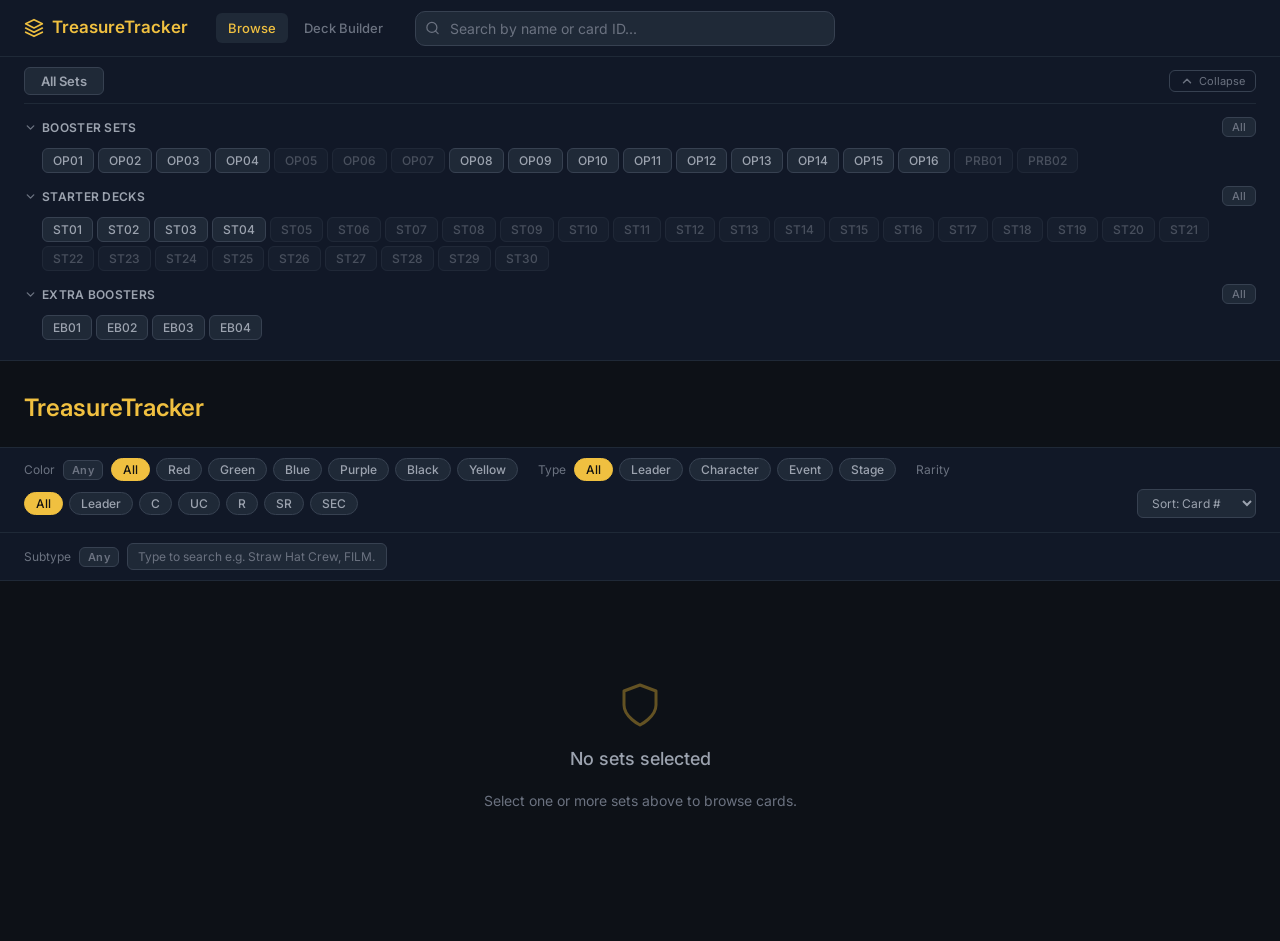
==== commit 134cb5be: "feat: add Deck Builder page - leader selection, color-locked card pool, deck list with 50-card rule " ====
--- a/index.html
+++ b/index.html
@@ -5,6 +5,7 @@
   <meta name="viewport" content="width=device-width, initial-scale=1.0">
   <title>TreasureTracker — One Piece Card Game Variant Guide</title>
   <link rel="stylesheet" href="assets/style.css">
+  <link rel="stylesheet" href="assets/deck-builder.css">
   <link rel="preconnect" href="https://fonts.googleapis.com">
   <link rel="stylesheet" href="https://fonts.googleapis.com/css2?family=Inter:wght@400;500;600&display=swap">
 </head>
@@ -16,6 +17,10 @@
       <div class="logo">
         <svg width="20" height="20" viewBox="0 0 24 24" fill="none" stroke="currentColor" stroke-width="2" stroke-linecap="round" stroke-linejoin="round" aria-hidden="true"><path d="M12 2L2 7l10 5 10-5-10-5z"/><path d="M2 17l10 5 10-5"/><path d="M2 12l10 5 10-5"/></svg>
         TreasureTracker
+      </div>
+      <div class="db-topbar-tabs">
+        <span class="db-topbar-tab active">Browse</span>
+        <a href="deck-builder.html" class="db-topbar-tab">Deck Builder</a>
       </div>
       <div class="search-wrap">
         <svg class="search-icon" width="15" height="15" viewBox="0 0 24 24" fill="none" stroke="currentColor" stroke-width="2" stroke-linecap="round" stroke-linejoin="round" aria-hidden="true"><circle cx="11" cy="11" r="8"/><line x1="21" y1="21" x2="16.65" y2="16.65"/></svg>
--- a/assets/style.css
+++ b/assets/style.css
@@ -974,4 +974,16 @@
 
 @media (max-width: 640px) {
   .affil-search-wrap { width: 100%; }
+}
+
+/* ── Affiliation chip "not in current view" warning ── */
+.affil-chip.not-in-view {
+  background: var(--bg-input);
+  border-color: var(--border-mid);
+  color: var(--text-2);
+}
+.affil-chip.not-in-view button { color: var(--text-2); }
+.affil-chip-warn {
+  color: #f87171;
+  font-weight: 700;
 }
--- a/assets/deck-builder.css
+++ b/assets/deck-builder.css
@@ -0,0 +1,415 @@
+/* ── Topbar tabs (Browse / Deck Builder) ── */
+.db-topbar-tabs {
+  display: flex;
+  gap: 4px;
+  margin-left: 8px;
+}
+
+.db-topbar-tab {
+  font-size: 13px;
+  font-weight: 500;
+  color: var(--text-3);
+  text-decoration: none;
+  padding: 5px 12px;
+  border-radius: var(--radius-sm);
+  transition: background 0.15s, color 0.15s;
+}
+
+.db-topbar-tab:hover { color: var(--text-1); background: var(--bg-input); }
+.db-topbar-tab.active { color: var(--gold); background: var(--bg-input); }
+
+/* ── Browse/Deck view toggle ── */
+.db-view-toggle {
+  margin-left: auto;
+  display: flex;
+  gap: 4px;
+  background: var(--bg-input);
+  border-radius: var(--radius-sm);
+  padding: 3px;
+  flex-shrink: 0;
+}
+
+.db-view-btn {
+  background: none;
+  border: none;
+  padding: 6px 14px;
+  font-size: 13px;
+  font-weight: 500;
+  color: var(--text-2);
+  cursor: pointer;
+  border-radius: var(--radius-sm);
+  font-family: inherit;
+  display: flex;
+  align-items: center;
+  gap: 6px;
+  transition: background 0.15s, color 0.15s;
+}
+
+.db-view-btn.active {
+  background: var(--gold);
+  color: #111;
+}
+
+.db-deck-count {
+  background: rgba(0,0,0,0.2);
+  border-radius: 10px;
+  padding: 1px 7px;
+  font-size: 11px;
+  font-weight: 600;
+}
+.db-view-btn:not(.active) .db-deck-count {
+  background: var(--bg-surface);
+  color: var(--text-2);
+}
+
+/* ── Leader selection screen ── */
+.leader-select-section {
+  max-width: 1280px;
+  margin: 0 auto;
+  padding: 40px 24px 60px;
+}
+
+.leader-select-inner h1 {
+  font-size: 26px;
+  font-weight: 600;
+  color: var(--gold);
+  text-align: center;
+  margin-bottom: 6px;
+}
+
+.leader-select-sub {
+  text-align: center;
+  color: var(--text-2);
+  font-size: 14px;
+  margin-bottom: 24px;
+}
+
+.leader-select-search-wrap {
+  position: relative;
+  max-width: 420px;
+  margin: 0 auto 28px;
+}
+
+.leader-select-search-wrap input {
+  width: 100%;
+  background: var(--bg-input);
+  border: 1px solid var(--border-mid);
+  border-radius: var(--radius-md);
+  padding: 9px 14px 9px 36px;
+  font-size: 14px;
+  color: var(--text-1);
+  font-family: inherit;
+  outline: none;
+}
+.leader-select-search-wrap input:focus { border-color: var(--gold-dim); }
+.leader-select-search-wrap .search-icon {
+  position: absolute;
+  left: 12px;
+  top: 50%;
+  transform: translateY(-50%);
+  color: var(--text-3);
+}
+
+.leader-grid {
+  grid-template-columns: repeat(auto-fill, minmax(150px, 1fr));
+}
+
+.leader-grid .card { cursor: pointer; }
+
+/* ── Selected leader bar ── */
+.selected-leader-bar {
+  background: var(--bg-surface);
+  border-bottom: 1px solid var(--border);
+  position: sticky;
+  top: 56px;
+  z-index: 45;
+}
+
+.selected-leader-inner {
+  max-width: 1280px;
+  margin: 0 auto;
+  padding: 10px 24px;
+  display: flex;
+  align-items: center;
+  gap: 14px;
+}
+
+.selected-leader-img {
+  width: 44px;
+  height: 62px;
+  object-fit: cover;
+  border-radius: var(--radius-sm);
+  flex-shrink: 0;
+  background: var(--bg-raised);
+}
+
+.selected-leader-info { min-width: 0; }
+.selected-leader-name {
+  font-size: 14px;
+  font-weight: 600;
+  color: var(--gold);
+  white-space: nowrap;
+  overflow: hidden;
+  text-overflow: ellipsis;
+}
+.selected-leader-meta {
+  font-size: 12px;
+  color: var(--text-3);
+}
+
+.deck-progress {
+  margin-left: auto;
+  min-width: 140px;
+  flex-shrink: 0;
+}
+
+.deck-progress-count {
+  font-size: 12px;
+  color: var(--text-2);
+  text-align: right;
+  margin-bottom: 4px;
+}
+.deck-progress-count span { font-weight: 600; color: var(--text-1); }
+
+.deck-progress-bar {
+  height: 6px;
+  background: var(--bg-input);
+  border-radius: 3px;
+  overflow: hidden;
+}
+.deck-progress-fill {
+  height: 100%;
+  background: var(--gold);
+  width: 0%;
+  transition: width 0.2s, background 0.2s;
+}
+.deck-progress-fill.over { background: #f87171; }
+.deck-progress-fill.complete { background: #4ade80; }
+
+.change-leader-btn {
+  background: var(--bg-input);
+  border: 1px solid var(--border-mid);
+  border-radius: var(--radius-sm);
+  padding: 6px 12px;
+  font-size: 12px;
+  color: var(--text-2);
+  cursor: pointer;
+  font-family: inherit;
+  white-space: nowrap;
+  flex-shrink: 0;
+  transition: border-color 0.15s, color 0.15s;
+}
+.change-leader-btn:hover { border-color: var(--gold-dim); color: var(--text-1); }
+
+/* ── Card pool grid: add overlay button on hover ── */
+.pool-card-wrap { position: relative; }
+
+.pool-add-btn {
+  position: absolute;
+  bottom: 38px;
+  right: 6px;
+  width: 28px;
+  height: 28px;
+  border-radius: 50%;
+  background: var(--gold);
+  color: #111;
+  border: none;
+  display: flex;
+  align-items: center;
+  justify-content: center;
+  cursor: pointer;
+  font-size: 16px;
+  font-weight: 700;
+  box-shadow: 0 2px 8px rgba(0,0,0,0.4);
+  transition: transform 0.1s;
+  z-index: 2;
+}
+.pool-add-btn:hover { transform: scale(1.1); }
+.pool-add-btn:active { transform: scale(0.95); }
+
+.pool-card-count-badge {
+  position: absolute;
+  top: 6px;
+  right: 6px;
+  background: var(--gold);
+  color: #111;
+  border-radius: 10px;
+  padding: 1px 7px;
+  font-size: 11px;
+  font-weight: 700;
+  z-index: 2;
+  box-shadow: 0 2px 6px rgba(0,0,0,0.4);
+}
+
+.pool-card-maxed { opacity: 0.45; }
+
+/* ── Deck list view ── */
+.deck-view-content { max-width: 900px; }
+
+.deck-rules-warnings {
+  margin-bottom: 16px;
+}
+
+.deck-warning {
+  background: rgba(248,113,113,0.1);
+  border: 1px solid rgba(248,113,113,0.3);
+  border-radius: var(--radius-sm);
+  padding: 8px 12px;
+  font-size: 13px;
+  color: #fca5a5;
+  margin-bottom: 8px;
+  display: flex;
+  align-items: center;
+  gap: 8px;
+}
+
+.deck-list {
+  display: flex;
+  flex-direction: column;
+  gap: 6px;
+}
+
+.deck-row {
+  display: flex;
+  align-items: center;
+  gap: 12px;
+  background: var(--bg-surface);
+  border: 1px solid var(--border);
+  border-radius: var(--radius-md);
+  padding: 8px 12px;
+  transition: border-color 0.15s;
+}
+.deck-row:hover { border-color: var(--border-mid); }
+
+.deck-row-thumb {
+  width: 36px;
+  height: 50px;
+  object-fit: cover;
+  border-radius: 4px;
+  background: var(--bg-raised);
+  flex-shrink: 0;
+  cursor: pointer;
+}
+.deck-row-thumb-ph {
+  width: 36px;
+  height: 50px;
+  border-radius: 4px;
+  background: var(--bg-raised);
+  display: flex;
+  align-items: center;
+  justify-content: center;
+  color: var(--border-mid);
+  flex-shrink: 0;
+  cursor: pointer;
+}
+
+.deck-row-info {
+  flex: 1;
+  min-width: 0;
+  cursor: pointer;
+}
+
+.deck-row-name {
+  font-size: 14px;
+  font-weight: 500;
+  color: var(--text-1);
+  white-space: nowrap;
+  overflow: hidden;
+  text-overflow: ellipsis;
+}
+
+.deck-row-meta {
+  font-size: 11px;
+  color: var(--text-3);
+  display: flex;
+  gap: 6px;
+  align-items: center;
+  margin-top: 2px;
+}
+
+.deck-row-controls {
+  display: flex;
+  align-items: center;
+  gap: 8px;
+  flex-shrink: 0;
+}
+
+.deck-qty-btn {
+  width: 24px;
+  height: 24px;
+  border-radius: 50%;
+  background: var(--bg-input);
+  border: 1px solid var(--border-mid);
+  color: var(--text-1);
+  cursor: pointer;
+  display: flex;
+  align-items: center;
+  justify-content: center;
+  font-size: 14px;
+  font-weight: 600;
+  font-family: inherit;
+  transition: background 0.15s, border-color 0.15s;
+}
+.deck-qty-btn:hover { background: var(--gold); border-color: var(--gold); color: #111; }
+.deck-qty-btn:disabled { opacity: 0.3; cursor: not-allowed; }
+.deck-qty-btn:disabled:hover { background: var(--bg-input); border-color: var(--border-mid); color: var(--text-1); }
+
+.deck-qty-count {
+  min-width: 22px;
+  text-align: center;
+  font-size: 14px;
+  font-weight: 600;
+  color: var(--text-1);
+}
+
+.deck-row-remove {
+  background: none;
+  border: none;
+  color: var(--text-3);
+  cursor: pointer;
+  padding: 4px;
+  display: flex;
+  transition: color 0.15s;
+}
+.deck-row-remove:hover { color: #f87171; }
+
+/* ── Modal deck add/remove section ── */
+.modal-deck-actions {
+  display: flex;
+  align-items: center;
+  gap: 10px;
+  padding: 12px 14px;
+  background: var(--bg-raised);
+  border-radius: var(--radius-sm);
+  margin-bottom: 20px;
+}
+
+.modal-deck-actions-label {
+  font-size: 12px;
+  color: var(--text-3);
+  flex: 1;
+}
+
+.modal-deck-actions .deck-qty-btn { width: 28px; height: 28px; }
+
+.modal-add-btn {
+  background: var(--gold);
+  border: none;
+  border-radius: var(--radius-sm);
+  padding: 7px 16px;
+  font-size: 13px;
+  font-weight: 600;
+  color: #111;
+  cursor: pointer;
+  font-family: inherit;
+}
+.modal-add-btn:disabled { opacity: 0.4; cursor: not-allowed; }
+
+/* ── Responsive ── */
+@media (max-width: 640px) {
+  .db-topbar-tabs { display: none; }
+  .selected-leader-inner { padding: 8px 16px; gap: 10px; flex-wrap: wrap; }
+  .deck-progress { min-width: 100px; }
+  .change-leader-btn { font-size: 11px; padding: 5px 9px; }
+  .leader-select-inner h1 { font-size: 20px; }
+}
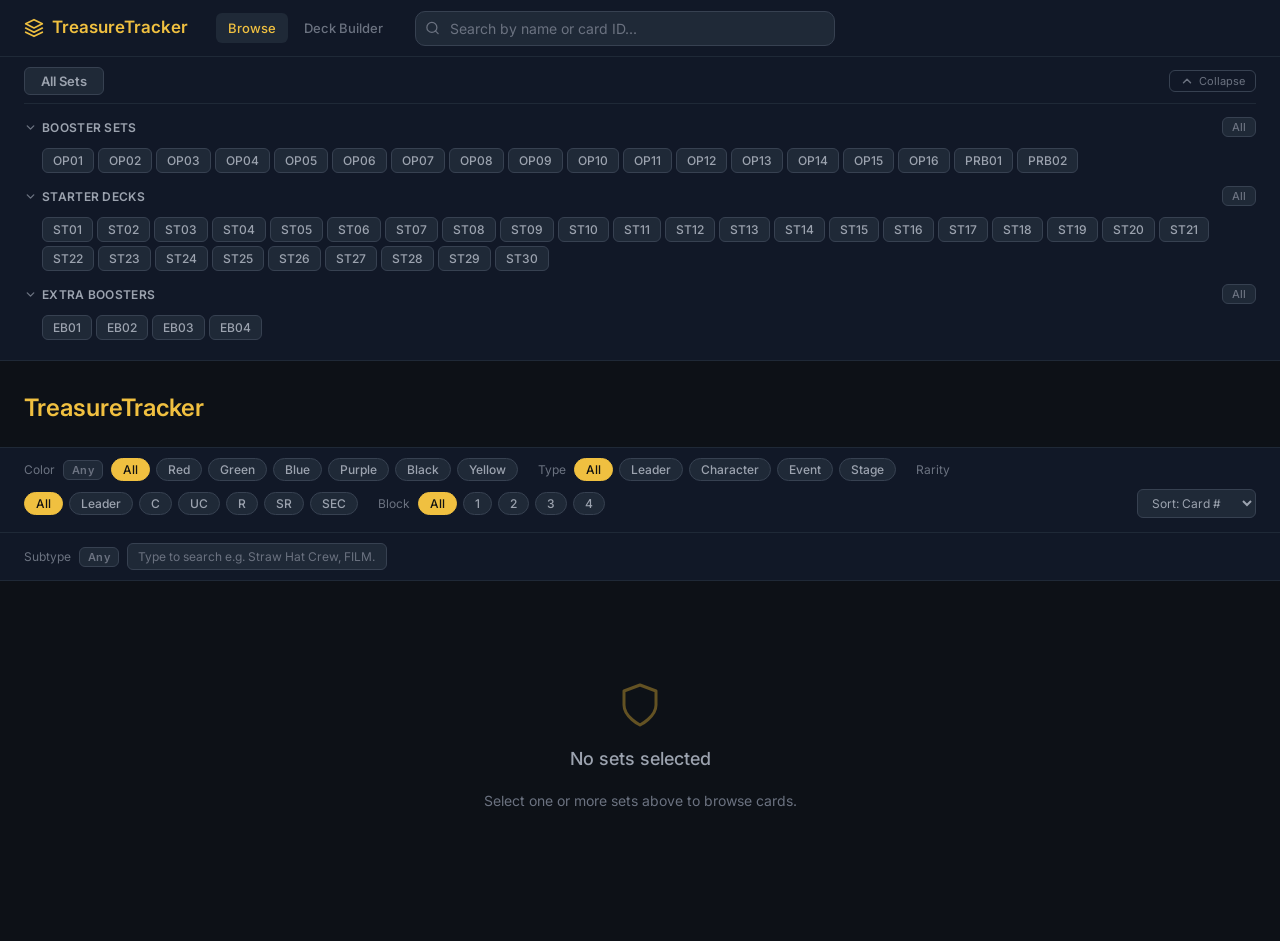
==== commit c2a05b22: "feat: add Block filter to card viewer and deck builder" ====
--- a/index.html
+++ b/index.html
@@ -94,6 +94,14 @@
         <button class="pill" data-group="rarity" data-value="SR">SR</button>
         <button class="pill" data-group="rarity" data-value="SEC">SEC</button>
       </div>
+      <span class="filter-label" style="margin-left:12px">Block</span>
+      <div class="pills" role="group" aria-label="Filter by block">
+        <button class="pill active" data-group="block" data-value="all">All</button>
+        <button class="pill" data-group="block" data-value="1">1</button>
+        <button class="pill" data-group="block" data-value="2">2</button>
+        <button class="pill" data-group="block" data-value="3">3</button>
+        <button class="pill" data-group="block" data-value="4">4</button>
+      </div>
       <select id="sortSelect" class="sort-select" aria-label="Sort cards">
         <option value="id">Sort: Card #</option>
         <option value="variants">Most variants</option>
--- a/assets/deck-builder.css
+++ b/assets/deck-builder.css
@@ -243,9 +243,7 @@
 
 .pool-card-maxed { opacity: 0.45; }
 
-/* ── Deck list view ── */
-.deck-view-content { max-width: 900px; }
-
+/* ── Deck list view (full card grid, mirrors browse pool) ── */
 .deck-rules-warnings {
   margin-bottom: 16px;
 }
@@ -263,75 +261,17 @@
   gap: 8px;
 }
 
-.deck-list {
-  display: flex;
-  flex-direction: column;
+.deck-grid { grid-template-columns: repeat(auto-fill, minmax(160px, 1fr)); }
+
+.deck-card-wrap { position: relative; }
+
+.deck-card-controls {
+  display: flex;
+  align-items: center;
+  justify-content: center;
   gap: 6px;
-}
-
-.deck-row {
-  display: flex;
-  align-items: center;
-  gap: 12px;
-  background: var(--bg-surface);
-  border: 1px solid var(--border);
-  border-radius: var(--radius-md);
-  padding: 8px 12px;
-  transition: border-color 0.15s;
-}
-.deck-row:hover { border-color: var(--border-mid); }
-
-.deck-row-thumb {
-  width: 36px;
-  height: 50px;
-  object-fit: cover;
-  border-radius: 4px;
-  background: var(--bg-raised);
-  flex-shrink: 0;
-  cursor: pointer;
-}
-.deck-row-thumb-ph {
-  width: 36px;
-  height: 50px;
-  border-radius: 4px;
-  background: var(--bg-raised);
-  display: flex;
-  align-items: center;
-  justify-content: center;
-  color: var(--border-mid);
-  flex-shrink: 0;
-  cursor: pointer;
-}
-
-.deck-row-info {
-  flex: 1;
-  min-width: 0;
-  cursor: pointer;
-}
-
-.deck-row-name {
-  font-size: 14px;
-  font-weight: 500;
-  color: var(--text-1);
-  white-space: nowrap;
-  overflow: hidden;
-  text-overflow: ellipsis;
-}
-
-.deck-row-meta {
-  font-size: 11px;
-  color: var(--text-3);
-  display: flex;
-  gap: 6px;
-  align-items: center;
-  margin-top: 2px;
-}
-
-.deck-row-controls {
-  display: flex;
-  align-items: center;
-  gap: 8px;
-  flex-shrink: 0;
+  margin-top: 6px;
+  padding: 0 2px;
 }
 
 .deck-qty-btn {
@@ -354,24 +294,21 @@
 .deck-qty-btn:disabled { opacity: 0.3; cursor: not-allowed; }
 .deck-qty-btn:disabled:hover { background: var(--bg-input); border-color: var(--border-mid); color: var(--text-1); }
 
-.deck-qty-count {
-  min-width: 22px;
-  text-align: center;
-  font-size: 14px;
-  font-weight: 600;
-  color: var(--text-1);
-}
-
-.deck-row-remove {
-  background: none;
-  border: none;
+.deck-card-remove {
+  background: var(--bg-input);
+  border: 1px solid var(--border-mid);
+  border-radius: var(--radius-sm);
   color: var(--text-3);
   cursor: pointer;
-  padding: 4px;
-  display: flex;
-  transition: color 0.15s;
-}
-.deck-row-remove:hover { color: #f87171; }
+  width: 24px;
+  height: 24px;
+  display: flex;
+  align-items: center;
+  justify-content: center;
+  margin-left: 6px;
+  transition: color 0.15s, border-color 0.15s;
+}
+.deck-card-remove:hover { color: #f87171; border-color: #f87171; }
 
 /* ── Modal deck add/remove section ── */
 .modal-deck-actions {
@@ -405,7 +342,190 @@
 }
 .modal-add-btn:disabled { opacity: 0.4; cursor: not-allowed; }
 
-/* ── Responsive ── */
+/* ── Browse layout with sidebar ── */
+.browse-layout {
+  display: flex;
+  gap: 0;
+  max-width: 1280px;
+  margin: 0 auto;
+}
+
+.browse-pool-area {
+  flex: 1;
+  min-width: 0;
+}
+
+.deck-sidebar {
+  width: 280px;
+  flex-shrink: 0;
+  border-left: 1px solid var(--border);
+  position: sticky;
+  align-self: flex-start;
+  display: flex;
+  flex-direction: column;
+  /* top and height are set dynamically via JS based on actual topbar + leader bar height */
+}
+
+.deck-sidebar-sticky {
+  flex-shrink: 0;
+  background: var(--bg-page);
+  padding: 16px 16px 0;
+}
+
+.deck-sidebar-header {
+  display: flex;
+  justify-content: space-between;
+  align-items: baseline;
+  margin-bottom: 10px;
+  padding-bottom: 8px;
+  border-bottom: 1px solid var(--border);
+}
+.deck-sidebar-header span:first-child {
+  font-size: 13px;
+  font-weight: 600;
+  color: var(--text-1);
+  text-transform: uppercase;
+  letter-spacing: 0.3px;
+}
+.deck-sidebar-count {
+  font-size: 13px;
+  font-weight: 600;
+  color: var(--gold);
+}
+
+.deck-sidebar-empty {
+  color: var(--text-3);
+  font-size: 13px;
+  padding: 24px 16px;
+  text-align: center;
+}
+
+.deck-sidebar-list {
+  display: flex;
+  flex-direction: column;
+  gap: 4px;
+  flex: 1;
+  min-height: 0;
+  overflow-y: auto;
+  padding: 0 16px 16px;
+}
+
+.sidebar-row {
+  display: flex;
+  align-items: center;
+  gap: 8px;
+  padding: 5px 4px;
+  border-radius: var(--radius-sm);
+  transition: background 0.15s;
+}
+.sidebar-row:hover { background: var(--bg-input); }
+
+.sidebar-row-thumb {
+  width: 26px;
+  height: 36px;
+  object-fit: cover;
+  border-radius: 3px;
+  background: var(--bg-raised);
+  flex-shrink: 0;
+  cursor: pointer;
+}
+.sidebar-row-thumb-ph {
+  width: 26px;
+  height: 36px;
+  border-radius: 3px;
+  background: var(--bg-raised);
+  display: flex;
+  align-items: center;
+  justify-content: center;
+  color: var(--border-mid);
+  flex-shrink: 0;
+  cursor: pointer;
+}
+.sidebar-row-thumb-ph svg { width: 14px; height: 14px; }
+
+.sidebar-row-name {
+  flex: 1;
+  min-width: 0;
+  font-size: 12px;
+  color: var(--text-1);
+  white-space: nowrap;
+  overflow: hidden;
+  text-overflow: ellipsis;
+  cursor: pointer;
+}
+
+.sidebar-row-controls {
+  display: flex;
+  align-items: center;
+  gap: 3px;
+  flex-shrink: 0;
+}
+
+.sidebar-qty-btn {
+  width: 18px;
+  height: 18px;
+  border-radius: 50%;
+  background: var(--bg-input);
+  border: 1px solid var(--border-mid);
+  color: var(--text-1);
+  cursor: pointer;
+  display: flex;
+  align-items: center;
+  justify-content: center;
+  font-size: 11px;
+  font-weight: 700;
+  font-family: inherit;
+  line-height: 1;
+  padding: 0;
+  transition: background 0.15s, border-color 0.15s;
+}
+.sidebar-qty-btn:hover { background: var(--gold); border-color: var(--gold); color: #111; }
+.sidebar-qty-btn:disabled { opacity: 0.3; cursor: not-allowed; }
+.sidebar-qty-btn:disabled:hover { background: var(--bg-input); border-color: var(--border-mid); color: var(--text-1); }
+
+.sidebar-qty-count {
+  min-width: 14px;
+  text-align: center;
+  font-size: 12px;
+  font-weight: 600;
+  color: var(--text-1);
+}
+
+/* ── Minus button on pool cards (mirrors pool-add-btn) ── */
+.pool-sub-btn {
+  position: absolute;
+  bottom: 38px;
+  right: 38px;
+  width: 28px;
+  height: 28px;
+  border-radius: 50%;
+  background: var(--bg-input);
+  border: 1px solid var(--border-mid);
+  color: var(--text-1);
+  display: flex;
+  align-items: center;
+  justify-content: center;
+  cursor: pointer;
+  font-size: 16px;
+  font-weight: 700;
+  box-shadow: 0 2px 8px rgba(0,0,0,0.4);
+  transition: transform 0.1s, background 0.15s;
+  z-index: 2;
+}
+.pool-sub-btn:hover { background: #f87171; border-color: #f87171; color: #111; transform: scale(1.1); }
+.pool-sub-btn:active { transform: scale(0.95); }
+
+@media (max-width: 900px) {
+  .browse-layout { flex-direction: column; }
+  .deck-sidebar {
+    width: 100%;
+    border-left: none;
+    border-top: 1px solid var(--border);
+    position: static;
+    max-height: none;
+  }
+}
+
 @media (max-width: 640px) {
   .db-topbar-tabs { display: none; }
   .selected-leader-inner { padding: 8px 16px; gap: 10px; flex-wrap: wrap; }
@@ -413,3 +533,254 @@
   .change-leader-btn { font-size: 11px; padding: 5px 9px; }
   .leader-select-inner h1 { font-size: 20px; }
 }
+
+/* ── Color indicator dot ── */
+.color-dot {
+  display: inline-block;
+  width: 10px;
+  height: 10px;
+  border-radius: 50%;
+  flex-shrink: 0;
+  border: 1px solid rgba(255,255,255,0.25);
+  vertical-align: middle;
+}
+.color-dot-split { border: 1px solid rgba(255,255,255,0.3); }
+.color-dot-empty { background: var(--border-mid); }
+
+.sidebar-row .color-dot { margin: 0 2px; }
+.card-name .color-dot { margin-right: 2px; }
+
+/* ── Export button & modal ── */
+.export-btn {
+  background: var(--bg-input);
+  border: 1px solid var(--border-mid);
+  border-radius: var(--radius-sm);
+  padding: 6px 12px;
+  font-size: 12px;
+  color: var(--text-2);
+  cursor: pointer;
+  font-family: inherit;
+  white-space: nowrap;
+  flex-shrink: 0;
+  display: flex;
+  align-items: center;
+  gap: 6px;
+  transition: border-color 0.15s, color 0.15s;
+}
+.export-btn:hover { border-color: var(--gold-dim); color: var(--text-1); }
+
+.export-modal { max-width: 640px; }
+
+.export-section { margin-bottom: 20px; }
+.export-section:last-child { margin-bottom: 0; }
+
+.export-section-header {
+  display: flex;
+  justify-content: space-between;
+  align-items: center;
+  margin-bottom: 8px;
+}
+.export-section-header span {
+  font-size: 13px;
+  font-weight: 600;
+  color: var(--text-1);
+}
+
+.export-copy-btn {
+  background: var(--gold);
+  border: none;
+  border-radius: var(--radius-sm);
+  padding: 5px 14px;
+  font-size: 12px;
+  font-weight: 600;
+  color: #111;
+  cursor: pointer;
+  font-family: inherit;
+  transition: background 0.15s;
+}
+.export-copy-btn.copied { background: #4ade80; }
+
+.export-textarea {
+  width: 100%;
+  background: var(--bg-raised);
+  border: 1px solid var(--border-mid);
+  border-radius: var(--radius-sm);
+  padding: 10px 12px;
+  font-size: 12px;
+  font-family: 'SF Mono', Consolas, monospace;
+  color: var(--text-1);
+  resize: vertical;
+  line-height: 1.6;
+}
+.export-textarea:focus { outline: none; border-color: var(--gold-dim); }
+
+.export-note {
+  font-size: 11px;
+  color: var(--text-3);
+  margin-top: 6px;
+  line-height: 1.5;
+}
+
+@media (max-width: 640px) {
+  .export-btn span, .export-btn { font-size: 11px; padding: 5px 9px; }
+}
+
+/* ── Go to TCGPlayer link button ── */
+.tcg-goto-btn {
+  display: inline-flex;
+  align-items: center;
+  gap: 6px;
+  margin-top: 10px;
+  background: var(--gold);
+  color: #111;
+  text-decoration: none;
+  font-size: 12px;
+  font-weight: 600;
+  padding: 7px 14px;
+  border-radius: var(--radius-sm);
+  transition: background 0.15s, opacity 0.15s;
+}
+.tcg-goto-btn:hover { background: var(--gold-dim); }
+.tcg-goto-btn.disabled {
+  opacity: 0.4;
+  pointer-events: none;
+}
+
+/* ── Variant art selector (deck builder modal) ── */
+.variant-img-wrap { position: relative; }
+
+.variant-card-selected {
+  border-color: var(--gold) !important;
+  box-shadow: 0 0 0 1px var(--gold);
+}
+
+.variant-select-btn {
+  position: absolute;
+  top: 6px;
+  right: 6px;
+  width: 22px;
+  height: 22px;
+  border-radius: 50%;
+  background: rgba(13,17,23,0.75);
+  border: 1.5px solid rgba(255,255,255,0.4);
+  color: #fff;
+  cursor: pointer;
+  z-index: 3;
+  display: flex;
+  align-items: center;
+  justify-content: center;
+  transition: background 0.15s, border-color 0.15s, transform 0.1s;
+}
+.variant-select-btn:hover {
+  border-color: var(--gold);
+  transform: scale(1.1);
+}
+.variant-select-btn.selected {
+  background: var(--gold);
+  border-color: var(--gold);
+  color: #111;
+}
+
+/* ── Import button & modal ── */
+.import-btn {
+  background: var(--bg-input);
+  border: 1px solid var(--border-mid);
+  border-radius: var(--radius-sm);
+  padding: 6px 12px;
+  font-size: 12px;
+  color: var(--text-2);
+  cursor: pointer;
+  font-family: inherit;
+  white-space: nowrap;
+  flex-shrink: 0;
+  display: flex;
+  align-items: center;
+  gap: 6px;
+  transition: border-color 0.15s, color 0.15s;
+}
+.import-btn:hover { border-color: var(--gold-dim); color: var(--text-1); }
+
+.leader-select-actions {
+  display: flex;
+  align-items: center;
+  justify-content: center;
+  gap: 10px;
+  margin-bottom: 28px;
+}
+.leader-select-actions .leader-select-search-wrap { margin: 0; }
+
+.import-confirm-btn {
+  margin-top: 12px;
+  width: 100%;
+  text-align: center;
+}
+
+.import-error {
+  background: rgba(248,113,113,0.1);
+  border: 1px solid rgba(248,113,113,0.3);
+  border-radius: var(--radius-sm);
+  padding: 8px 12px;
+  font-size: 12px;
+  color: #fca5a5;
+  margin-top: 10px;
+}
+
+.import-summary {
+  background: rgba(74,222,128,0.1);
+  border: 1px solid rgba(74,222,128,0.3);
+  border-radius: var(--radius-sm);
+  padding: 8px 12px;
+  font-size: 12px;
+  color: #86efac;
+  margin-top: 10px;
+  line-height: 1.6;
+}
+
+/* ── Clear Deck button ── */
+.clear-deck-btn {
+  background: var(--bg-input);
+  border: 1px solid var(--border-mid);
+  border-radius: var(--radius-sm);
+  padding: 6px 12px;
+  font-size: 12px;
+  color: var(--text-2);
+  cursor: pointer;
+  font-family: inherit;
+  white-space: nowrap;
+  flex-shrink: 0;
+  display: flex;
+  align-items: center;
+  gap: 6px;
+  transition: border-color 0.15s, color 0.15s;
+}
+.clear-deck-btn:hover { border-color: #f87171; color: #f87171; }
+
+@media (max-width: 640px) {
+  .clear-deck-btn { font-size: 11px; padding: 5px 9px; }
+}
+
+/* ── Cycle art button (deck grid) ── */
+.cycle-art-btn {
+  position: absolute;
+  top: 6px;
+  right: 6px;
+  width: 26px;
+  height: 26px;
+  border-radius: 50%;
+  background: rgba(13,17,23,0.75);
+  border: 1.5px solid rgba(255,255,255,0.4);
+  color: #fff;
+  cursor: pointer;
+  z-index: 3;
+  display: flex;
+  align-items: center;
+  justify-content: center;
+  transition: background 0.15s, border-color 0.15s, transform 0.15s;
+}
+.cycle-art-btn:hover {
+  background: var(--gold);
+  border-color: var(--gold);
+  color: #111;
+  transform: rotate(180deg);
+}
+.cycle-art-btn:active { transform: rotate(180deg) scale(0.9); }
